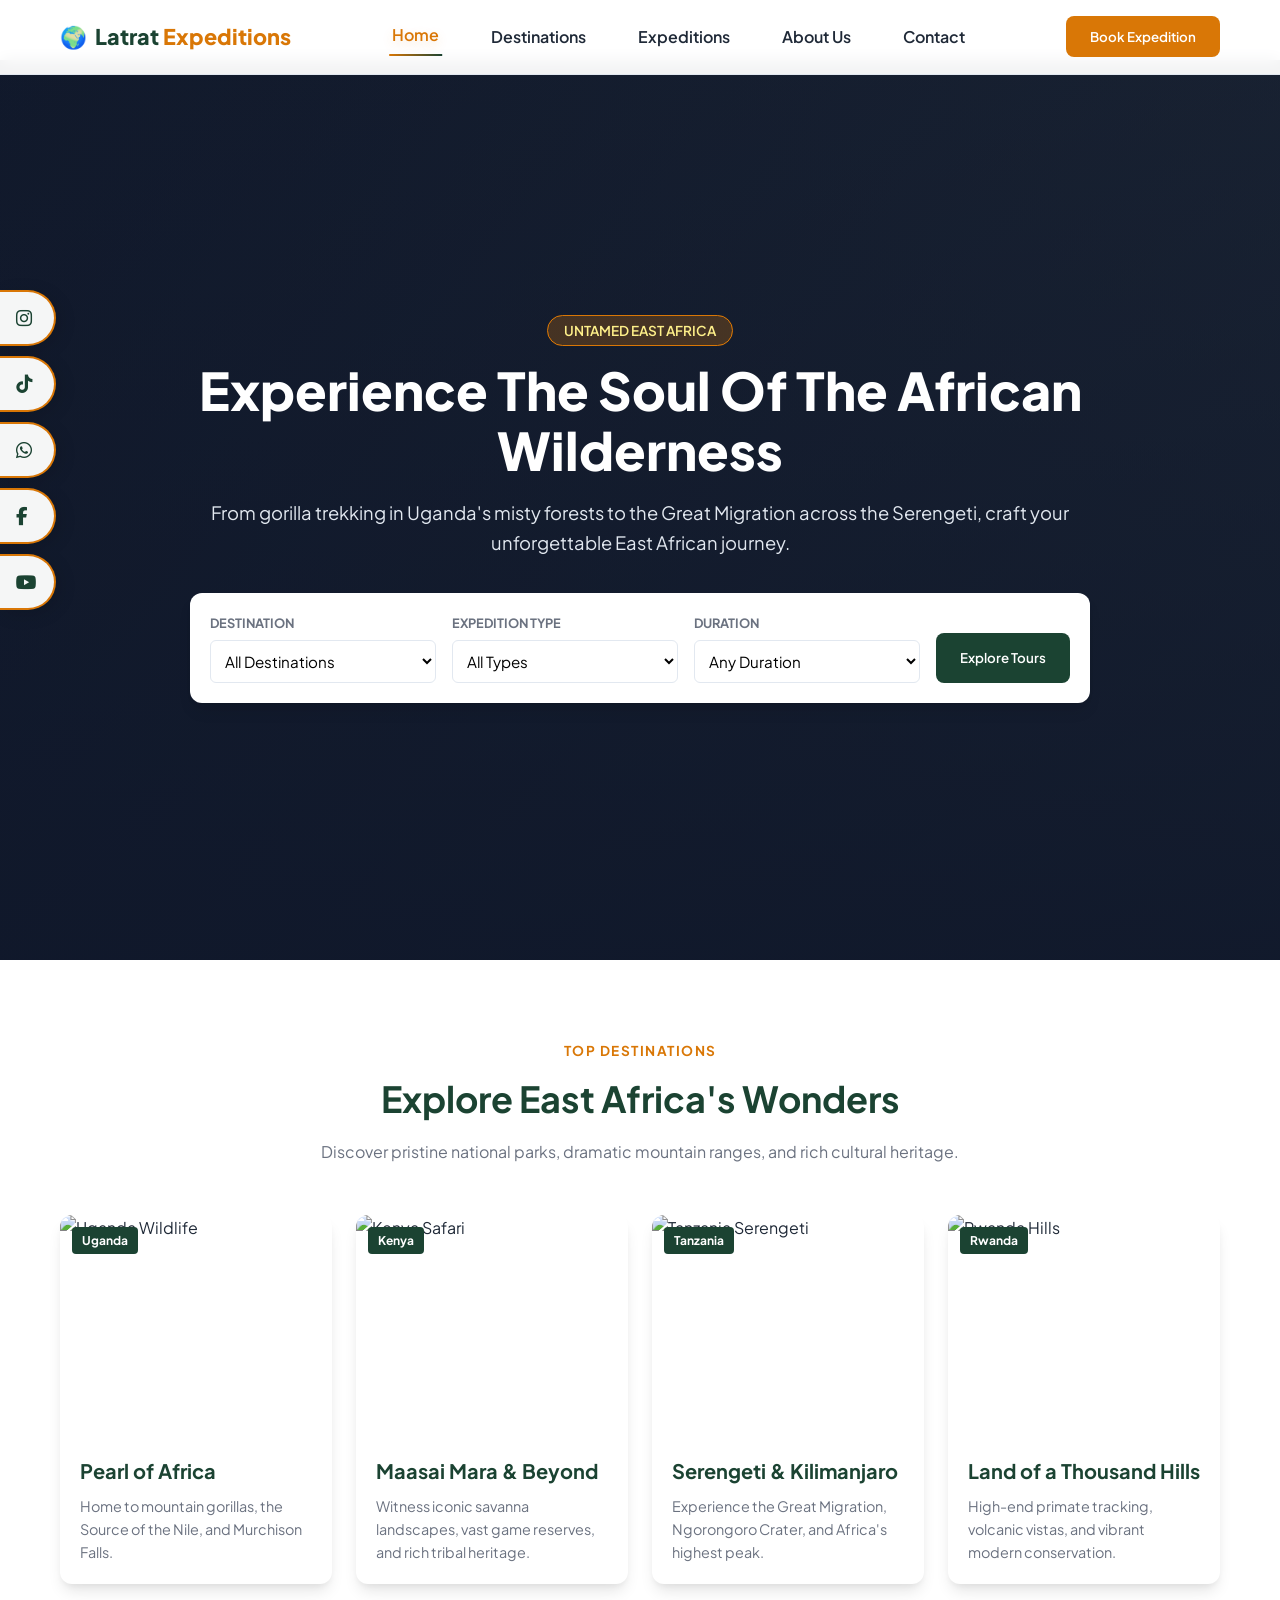
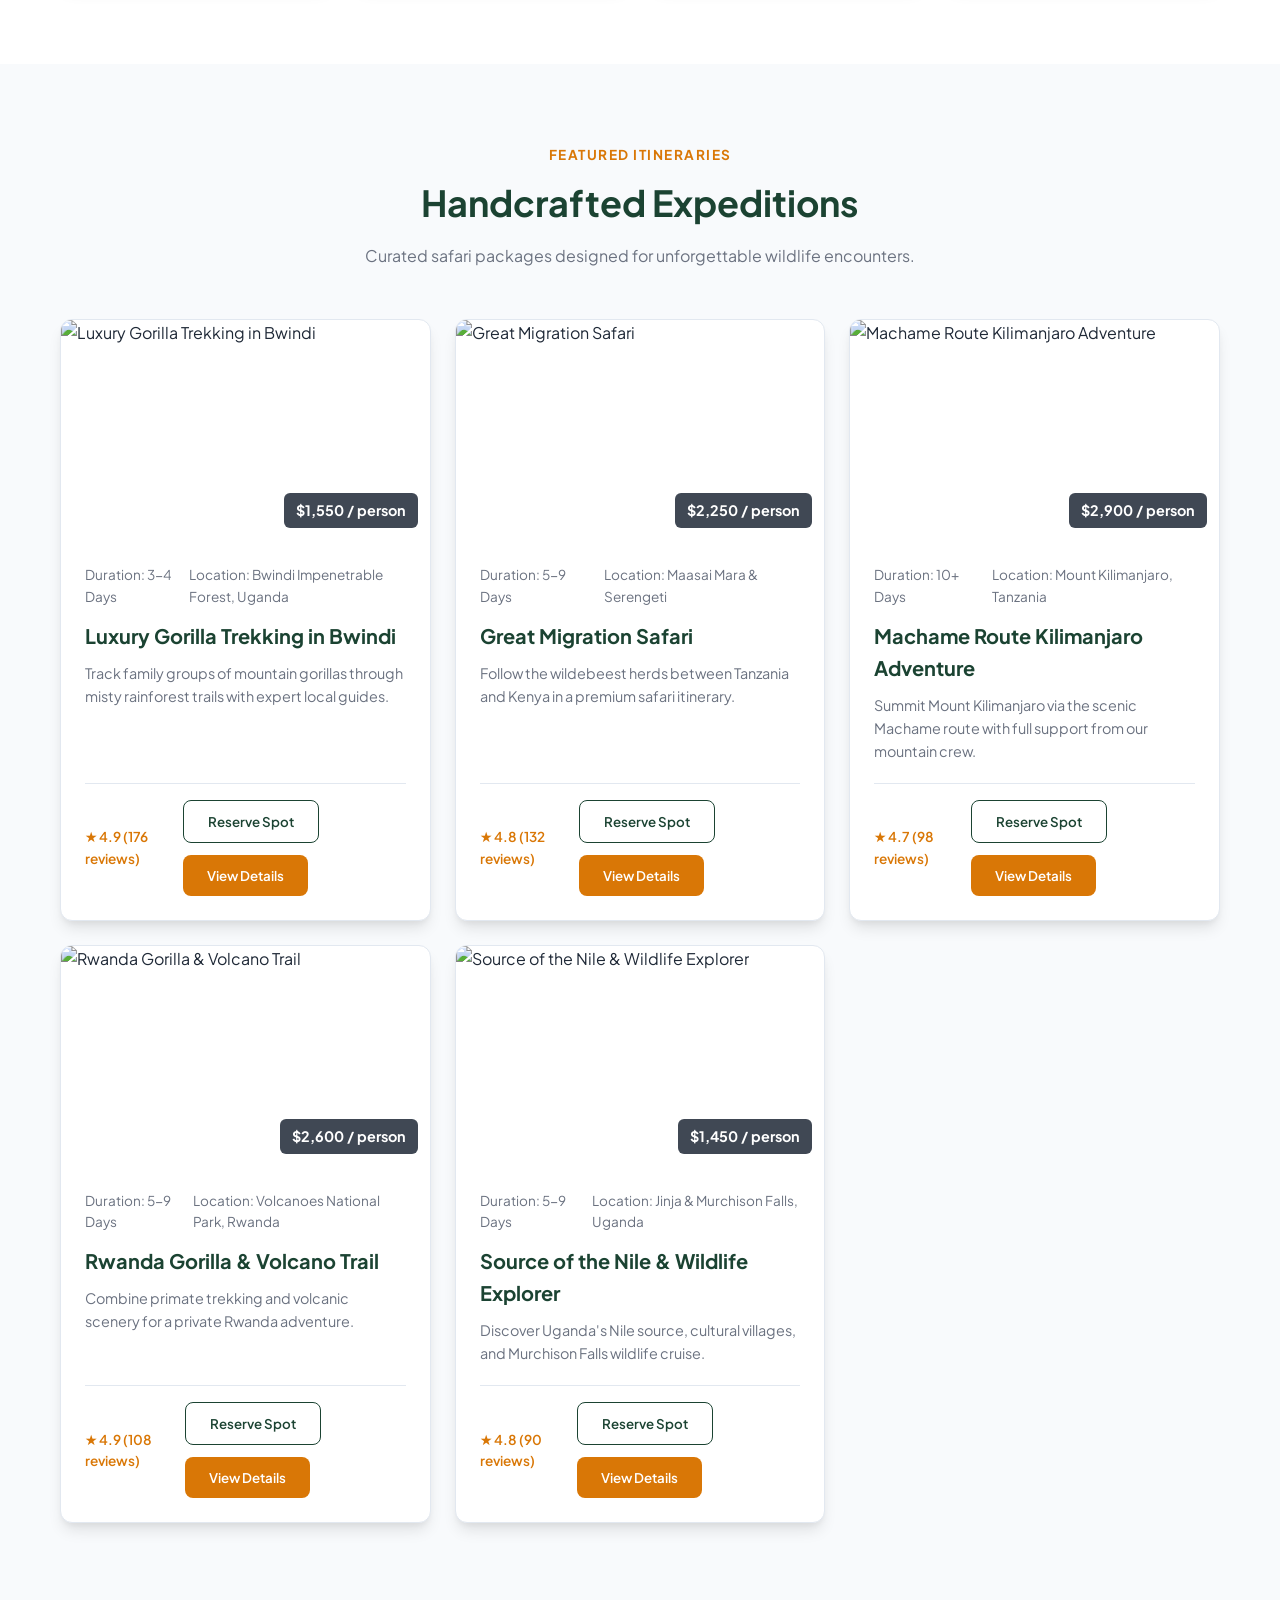
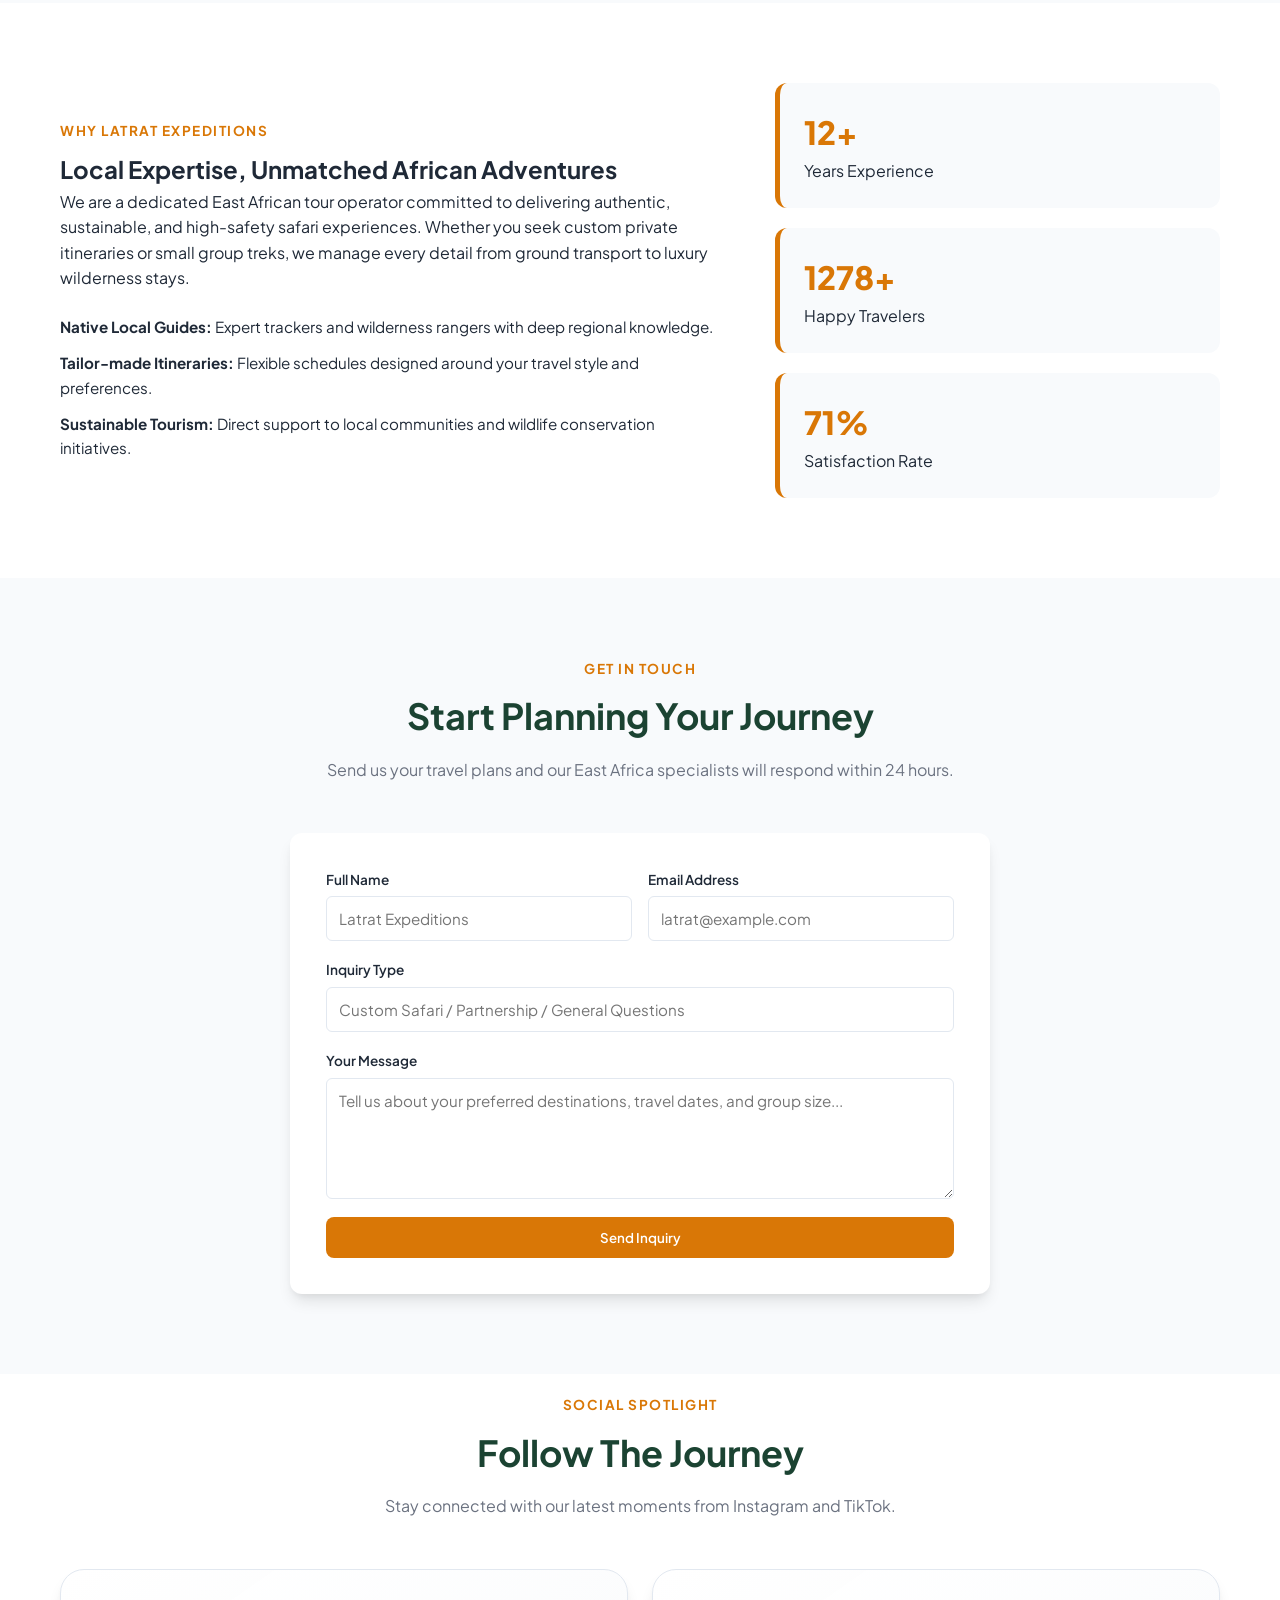
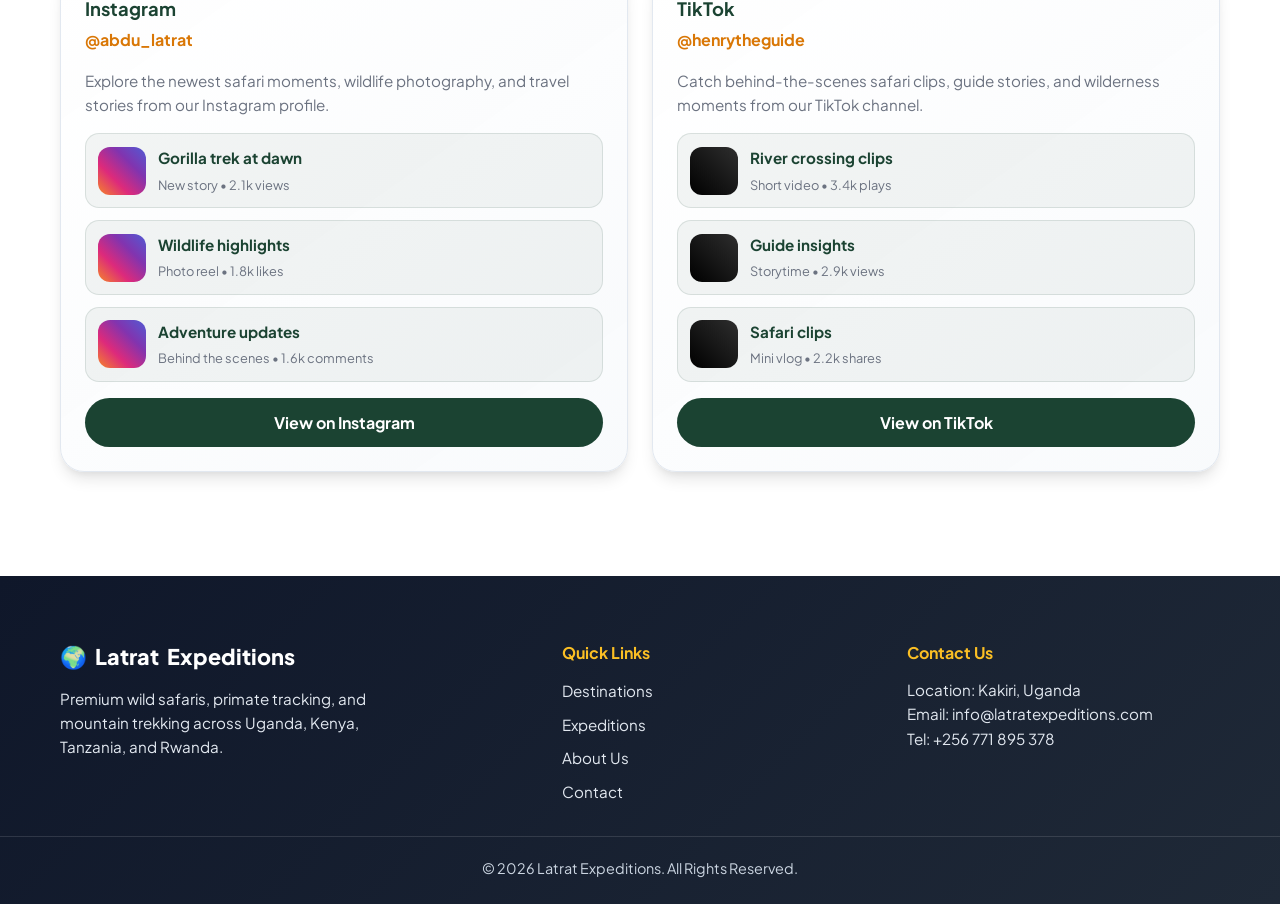
==== admin.html @ 45cc2e92 "new admin for tabs" ====
<!doctype html>
<html lang="en">
<head>
  <meta charset="utf-8">
  <meta name="viewport" content="width=device-width,initial-scale=1">
  <title>Admin - Latrat Expeditions</title>
  <link rel="stylesheet" href="styles.css">
</head>
<body>
  <header class="navbar">
    <div class="nav-container">
      <a href="index.html" class="brand-logo">
        <span class="logo-icon">🌍</span>
        <span class="logo-text">Latrat <span>Expeditions</span></span>
      </a>
      <div style="margin-left:auto"><button id="adminSignOut" class="btn btn-outline">Sign out</button></div>
    </div>
  </header>

  <main style="padding:100px 20px">
  <section class="section admin-section" id="adminSection">
    <div class="container">
      <div class="section-header">
        <span class="sub-title">Admin Dashboard</span>
        <h2>Manage Safari Packages</h2>
        <p>Use the dashboard to add, edit, and feature packages as top destinations or most visited journeys.</p>
      </div>
      <div class="admin-summary-grid">
        <div class="admin-card"><span>Total Packages</span><strong id="adminTotalPackages">0</strong></div>
        <div class="admin-card"><span>Top Destinations</span><strong id="adminTopPackages">0</strong></div>
        <div class="admin-card"><span>Most Visited</span><strong id="adminVisitedPackages">0</strong></div>
      </div>
      <div class="admin-panel">
        <div class="admin-panel-left">
          <div class="admin-card admin-form-card">
            <h3 id="adminFormTitle">Add New Package</h3>
            <form id="adminPackageForm">
              <input type="hidden" id="adminPackageId">
              <div class="form-group">
                <label for="adminPackageTitle">Package Title</label>
                <input type="text" id="adminPackageTitle" required>
              </div>
              <div class="form-group">
                <label for="adminPackageLocation">Location</label>
                <input type="text" id="adminPackageLocation" required>
              </div>
              <div class="form-row">
                <div class="form-group">
                  <label for="adminPackageCountry">Country</label>
                  <select id="adminPackageCountry">
                    <option value="uganda">Uganda</option>
                    <option value="kenya">Kenya</option>
                    <option value="tanzania">Tanzania</option>
                    <option value="rwanda">Rwanda</option>
                  </select>
                </div>
                <div class="form-group">
                  <label for="adminPackageType">Type</label>
                  <select id="adminPackageType">
                    <option value="safari">Wildlife Safari</option>
                    <option value="gorilla">Gorilla Trekking</option>
                    <option value="mountain">Mountain Adventure</option>
                    <option value="cultural">Cultural Tour</option>
                    <option value="beach">Beach Escape</option>
                  </select>
                </div>
              </div>
              <div class="form-row">
                <div class="form-group">
                  <label for="adminPackageDuration">Duration</label>
                  <select id="adminPackageDuration">
                    <option value="short">1 - 4 Days</option>
                    <option value="medium">5 - 9 Days</option>
                    <option value="long">10+ Days</option>
                  </select>
                </div>
                <div class="form-group">
                  <label for="adminPackagePrice">Price</label>
                  <input type="text" id="adminPackagePrice" placeholder="$1,999 / person" required>
                </div>
              </div>
              <div class="form-group">
                <label for="adminPackageRating">Rating</label>
                <input type="text" id="adminPackageRating" placeholder="★ 4.9 (120 reviews)" required>
              </div>
              <div class="form-row">
                <div class="form-group">
                  <label for="adminPackageVisits">Visits</label>
                  <input type="number" id="adminPackageVisits" min="0" value="0">
                </div>
                <div class="form-group admin-checkbox-group">
                  <label><input type="checkbox" id="adminPackageTop"> Top Destination</label>
                  <label><input type="checkbox" id="adminPackageVisited"> Most Visited</label>
                </div>
              </div>
              <div class="form-group">
                <label for="adminPackageImage">Image URL</label>
                <input type="text" id="adminPackageImage" placeholder="https://...">
              </div>
              <div class="form-group">
                <label for="adminPackageSummary">Short Summary</label>
                <textarea id="adminPackageSummary" rows="3" required></textarea>
              </div>
              <div class="form-group">
                <label for="adminPackageDetails">Detailed Remarks</label>
                <textarea id="adminPackageDetails" rows="5" required></textarea>
              </div>
              <button type="submit" class="btn btn-primary btn-block">Save Package</button>
              <button type="button" id="adminCancelEdit" class="btn btn-outline btn-block hidden">Cancel Edit</button>
            </form>
          </div>
        </div>
        <div class="admin-panel-right">
          <div class="admin-card admin-list-card">
            <h3>Manage Packages</h3>
            <div id="adminPackageList" class="admin-package-list"></div>
          </div>
          <div class="admin-card admin-feature-card">
            <h3>Featured Lists</h3>
            <div class="admin-feature-section">
              <h4>Top Destinations</h4>
              <div id="adminTopDestList" class="admin-feature-list"></div>
            </div>
            <div class="admin-feature-section">
              <h4>Most Visited Packages</h4>
              <div id="adminVisitedList" class="admin-feature-list"></div>
            </div>
          </div>
        </div>
      </div>
      <button id="adminLogoutBtn" class="btn btn-outline" type="button">Logout of Admin</button>
    </div>
  </section>
  </main>

  <script>
    // If not logged in as admin, redirect back to home (admin login should be performed on home logo)
    (function(){
      try {
        const isAdmin = localStorage.getItem('latrat_admin_session_v1') === 'true';
        if (!isAdmin) {
          window.location.href = 'index.html';
        }
      } catch(e){ window.location.href = 'index.html'; }
    })();
  </script>

  <script src="script.js"></script>
</body>
</html>
---- styles.css ----
:root {
  --primary: #1b4332;
  --primary-hover: #2d6a4f;
  --accent: #d97706;
  --accent-hover: #b45309;
  --dark: #1f2937;
  --muted: #6b7280;
  --light-bg: #f8fafc;
  --white: #ffffff;
  --border: #e2e8f0;
  --shadow: 0 10px 15px -3px rgba(0, 0, 0, 0.1), 0 4px 6px -2px rgba(0, 0, 0, 0.05);
  --radius: 12px;
  --transition: all 0.3s cubic-bezier(0.4, 0, 0.2, 1);
}

* {
  margin: 0;
  padding: 0;
  box-sizing: border-box;
  font-family: 'Plus Jakarta Sans', sans-serif;
}

body {
  background-color: var(--white);
  color: var(--dark);
  line-height: 1.6;
}

a {
  text-decoration: none;
  color: inherit;
}

ul {
  list-style: none;
}

/* Layout Container */
.container {
  max-width: 1200px;
  margin: 0 auto;
  padding: 0 20px;
}

.section {
  padding: 80px 0;
}

.bg-light {
  background-color: var(--light-bg);
}

.section-header {
  text-align: center;
  max-width: 650px;
  margin: 0 auto 50px auto;
}

.sub-title {
  color: var(--accent);
  font-weight: 700;
  text-transform: uppercase;
  letter-spacing: 1.5px;
  font-size: 0.85rem;
  display: block;
  margin-bottom: 8px;
}

.section-header h2 {
  font-size: 2.25rem;
  color: var(--primary);
  margin-bottom: 12px;
}

.section-header p {
  color: var(--muted);
}

/* Buttons */
.btn {
  display: inline-block;
  padding: 12px 24px;
  border-radius: 8px;
  font-weight: 600;
  cursor: pointer;
  border: none;
  transition: var(--transition);
}

.btn-primary {
  background-color: var(--accent);
  color: var(--white);
}

.btn-primary:hover {
  background-color: var(--accent-hover);
}

.btn-outline {
  background: transparent;
  border: 1.5px solid var(--primary);
  color: var(--primary);
}

.btn-outline:hover {
  background-color: var(--primary);
  color: var(--white);
}

.btn-search {
  background-color: var(--primary);
  color: var(--white);
  height: 50px;
  align-self: flex-end;
}

.btn-search:hover {
  background-color: var(--primary-hover);
}

.btn-block {
  width: 100%;
}

/* Navbar */
.navbar {
  position: fixed;
  top: 0;
  left: 0;
  width: 100%;
  background: rgba(255, 255, 255, 0.95);
  backdrop-filter: blur(8px);
  border-bottom: 1px solid var(--border);
  z-index: 1000;
}

.nav-container {
  max-width: 1200px;
  margin: 0 auto;
  padding: 16px 20px;
  display: flex;
  justify-content: space-between;
  align-items: center;
}

.brand-logo {
  display: flex;
  align-items: center;
  gap: 8px;
  font-size: 1.35rem;
  font-weight: 800;
  color: var(--primary);
}

.brand-logo span span {
  color: var(--accent);
}

.text-white {
  color: var(--white) !important;
}

.nav-links {
  display: flex;
  gap: 32px;
}

.nav-links a {
  position: relative;
  font-weight: 600;
  color: var(--dark);
  padding: 8px 10px;
  transition: var(--transition);
  overflow: hidden;
}

.nav-links a::before {
  content: '';
  position: absolute;
  left: 50%;
  bottom: 0;
  width: 0;
  height: 2px;
  background: linear-gradient(90deg, var(--accent), var(--primary));
  transition: all 0.3s ease;
  transform: translateX(-50%);
}

.nav-links a:hover,
.nav-links a:focus,
.nav-links a.active {
  color: var(--accent);
  transform: translateY(-2px);
  text-shadow: 0 4px 12px rgba(217, 119, 6, 0.2);
}

.nav-links a:hover::before,
.nav-links a:focus::before,
.nav-links a.active::before {
  width: 80%;
}

.nav-links a:active {
  transform: scale(0.96);
}

.nav-actions {
  display: flex;
  align-items: center;
  gap: 16px;
}

.hamburger {
  display: none;
  background: none;
  border: none;
  flex-direction: column;
  gap: 5px;
  cursor: pointer;
}

.hamburger span {
  width: 25px;
  height: 3px;
  background-color: var(--dark);
  border-radius: 2px;
}

/* Hero Section */
.hero {
  position: relative;
  height: 100vh;
  min-height: 650px;
  background: var(--dark);
  display: flex;
  align-items: center;
  justify-content: center;
  padding: 0 20px;
  color: var(--white);
  margin-top: 60px;
  overflow: hidden;
}

.hero-video {
  position: absolute;
  inset: 0;
  overflow: hidden;
  z-index: 1;
  background: linear-gradient(120deg, rgba(15, 23, 42, 0.85), rgba(31, 41, 55, 0.95));
}

.hero-video video,
.hero-video iframe {
  position: absolute;
  inset: 0;
  width: 100%;
  height: 100%;
  object-fit: cover;
  object-position: center;
  pointer-events: none;
  opacity: 0.75;
}

.hero-overlay {
  position: absolute;
  inset: 0;
  background: linear-gradient(180deg, rgba(15, 23, 42, 0.25) 0%, rgba(15, 23, 42, 0.85) 100%);
  z-index: 2;
}

.hero-content {
  position: relative;
  z-index: 10;
  max-width: 900px;
  text-align: center;
}

.hero-badge {
  background: rgba(217, 119, 6, 0.25);
  border: 1px solid var(--accent);
  color: #fef08a;
  padding: 6px 16px;
  border-radius: 20px;
  font-size: 0.85rem;
  font-weight: 600;
  text-transform: uppercase;
}

.hero h1 {
  font-size: 3.25rem;
  font-weight: 800;
  margin: 18px 0;
  line-height: 1.15;
}

.hero p {
  font-size: 1.15rem;
  margin-bottom: 36px;
  color: #e2e8f0;
}

/* Search Box */
.search-box {
  background: var(--white);
  border-radius: var(--radius);
  padding: 20px;
  display: grid;
  grid-template-columns: repeat(3, 1fr) auto;
  gap: 16px;
  box-shadow: var(--shadow);
  color: var(--dark);
  text-align: left;
}

.search-field {
  display: flex;
  flex-direction: column;
  gap: 6px;
}

.search-field label {
  font-size: 0.8rem;
  font-weight: 700;
  text-transform: uppercase;
  color: var(--muted);
}

.search-field select {
  padding: 10px;
  border: 1px solid var(--border);
  border-radius: 6px;
  font-size: 0.95rem;
  outline: none;
  background: var(--white);
}

/* Grids */
.grid {
  display: grid;
  gap: 24px;
}

.grid-4 {
  grid-template-columns: repeat(auto-fit, minmax(250px, 1fr));
}

.grid-3 {
  grid-template-columns: repeat(auto-fit, minmax(320px, 1fr));
}

/* Destination Cards */
.destination-card {
  background: var(--white);
  border-radius: var(--radius);
  overflow: hidden;
  box-shadow: var(--shadow);
  transition: var(--transition);
}

.destination-card:hover {
  transform: translateY(-6px);
}

.card-img-wrapper {
  position: relative;
  height: 220px;
  overflow: hidden;
}

.card-img-wrapper img {
  width: 100%;
  height: 100%;
  object-fit: cover;
  transition: var(--transition);
}

.destination-card:hover .card-img-wrapper img {
  transform: scale(1.05);
}

.card-badge {
  position: absolute;
  top: 12px;
  left: 12px;
  background: var(--primary);
  color: var(--white);
  font-size: 0.75rem;
  font-weight: 700;
  padding: 4px 10px;
  border-radius: 4px;
}

.card-body {
  padding: 20px;
}

.card-body h3 {
  font-size: 1.25rem;
  color: var(--primary);
  margin-bottom: 8px;
}

.card-body p {
  color: var(--muted);
  font-size: 0.9rem;
}

/* Tour Cards */
.tour-card {
  background: var(--white);
  border-radius: var(--radius);
  overflow: hidden;
  box-shadow: var(--shadow);
  border: 1px solid var(--border);
  display: flex;
  flex-direction: column;
  cursor: pointer;
  transition: var(--transition);
}

.tour-card:hover {
  transform: translateY(-6px);
}

.price-tag {
  position: absolute;
  bottom: 12px;
  right: 12px;
  background: rgba(31, 41, 55, 0.85);
  color: var(--white);
  padding: 6px 12px;
  border-radius: 6px;
  font-weight: 700;
  font-size: 0.9rem;
}

.tour-content {
  padding: 24px;
  display: flex;
  flex-direction: column;
  flex-grow: 1;
}

.tour-meta {
  display: flex;
  gap: 16px;
  font-size: 0.85rem;
  color: var(--muted);
  margin-bottom: 12px;
}

.tour-content h3 {
  font-size: 1.25rem;
  color: var(--primary);
  margin-bottom: 10px;
}

.tour-content p {
  color: var(--muted);
  font-size: 0.9rem;
  margin-bottom: 20px;
  flex-grow: 1;
}

.tour-footer {
  display: flex;
  justify-content: space-between;
  align-items: center;
  border-top: 1px solid var(--border);
  padding-top: 16px;
}

.tour-buttons {
  display: flex;
  gap: 12px;
  flex-wrap: wrap;
}

.rating {
  font-size: 0.85rem;
  font-weight: 600;
  color: var(--accent);
}

.admin-section.hidden {
  display: none;
}

.admin-summary-grid {
  display: grid;
  grid-template-columns: repeat(auto-fit, minmax(180px, 1fr));
  gap: 18px;
  margin-bottom: 32px;
}

.admin-card {
  background: var(--white);
  border: 1px solid var(--border);
  border-radius: var(--radius);
  padding: 22px;
  box-shadow: var(--shadow);
}

.admin-card h3 {
  margin-bottom: 16px;
  color: var(--primary);
}

.admin-card strong {
  display: block;
  margin-top: 8px;
  font-size: 2rem;
  color: var(--accent);
}

.admin-panel {
  display: grid;
  grid-template-columns: 1.1fr 0.9fr;
  gap: 24px;
  align-items: flex-start;
}

.admin-panel-left,
.admin-panel-right {
  display: flex;
  flex-direction: column;
  gap: 24px;
}

.admin-form-card {
  overflow: hidden;
}

.admin-list-card,
.admin-feature-card {
  overflow: hidden;
}

.admin-package-item {
  display: flex;
  justify-content: space-between;
  gap: 16px;
  padding: 16px 0;
  border-bottom: 1px solid var(--border);
}

.admin-package-item:last-child {
  border-bottom: none;
}

.package-tags {
  display: flex;
  gap: 10px;
  flex-wrap: wrap;
  margin-top: 8px;
}

.tag {
  padding: 5px 10px;
  border-radius: 999px;
  font-size: 0.75rem;
  font-weight: 700;
}

.tag.top {
  background: #fef3c7;
  color: #92400e;
}

.tag.visited {
  background: #dcfce7;
  color: #166534;
}

.admin-package-actions {
  display: flex;
  gap: 10px;
  align-items: center;
}

.feature-item {
  display: flex;
  justify-content: space-between;
  gap: 12px;
  padding: 14px 0;
  border-bottom: 1px solid var(--border);
}

.feature-item:last-child {
  border-bottom: none;
}

.detail-modal-box {
  max-width: 860px;
  width: 100%;
  padding: 32px;
}

.detail-header h2 {
  font-size: 2rem;
  margin: 10px 0 12px;
}

.detail-location {
  color: var(--accent);
  font-weight: 700;
  margin-bottom: 14px;
}

.detail-meta {
  display: flex;
  gap: 18px;
  flex-wrap: wrap;
  color: var(--muted);
  margin-bottom: 20px;
}

.detail-image-wrapper {
  border-radius: var(--radius);
  overflow: hidden;
  margin-bottom: 20px;
}

.detail-image-wrapper img {
  width: 100%;
  height: 420px;
  object-fit: cover;
}

.detail-summary {
  margin-bottom: 22px;
  color: var(--dark);
  line-height: 1.8;
}

.detail-highlights h4 {
  margin-bottom: 10px;
  color: var(--primary);
}

.detail-highlights ul {
  list-style: disc inside;
  line-height: 1.8;
  color: var(--dark);
}

.admin-login-box {
  max-width: 420px;
  width: 100%;
}

.admin-error {
  min-height: 22px;
  margin-bottom: 12px;
  color: #dc2626;
  font-size: 0.95rem;
}

.admin-login-tip {
  margin-top: 16px;
  color: var(--muted);
  font-size: 0.95rem;
}

@media (max-width: 992px) {
  .admin-panel {
    grid-template-columns: 1fr;
  }
}

/* About Section */
.about-wrapper {
  display: grid;
  grid-template-columns: 1.2fr 0.8fr;
  gap: 48px;
  align-items: center;
}

.features-list {
  margin-top: 24px;
  display: flex;
  flex-direction: column;
  gap: 12px;
}

.features-list li {
  font-size: 0.95rem;
  color: var(--dark);
}

.about-stats {
  display: flex;
  flex-direction: column;
  gap: 20px;
}

.stat-card {
  background: var(--light-bg);
  padding: 24px;
  border-radius: var(--radius);
  border-left: 5px solid var(--accent);
}

.stat-num {
  font-size: 2.5rem;
  font-weight: 800;
  color: var(--primary);
}

.stat-card span {
  font-size: 2rem;
  font-weight: 800;
  color: var(--accent);
}

/* Contact & Forms */
.contact-box {
  max-width: 700px;
  margin: 0 auto;
  background: var(--white);
  padding: 36px;
  border-radius: var(--radius);
  box-shadow: var(--shadow);
}

.form-row {
  display: grid;
  grid-template-columns: 1fr 1fr;
  gap: 16px;
}

.form-group {
  display: flex;
  flex-direction: column;
  gap: 6px;
  margin-bottom: 18px;
}

.form-group label {
  font-size: 0.85rem;
  font-weight: 600;
}

.form-group input,
.form-group textarea {
  padding: 12px;
  border: 1px solid var(--border);
  border-radius: 6px;
  font-size: 0.95rem;
  outline: none;
}

.form-group input:focus,
.form-group textarea:focus {
  border-color: var(--primary);
}

/* Modal */
.modal-overlay {
  position: fixed;
  inset: 0;
  background: rgba(0, 0, 0, 0.6);
  display: flex;
  align-items: center;
  justify-content: center;
  z-index: 2000;
  opacity: 0;
  pointer-events: none;
  transition: var(--transition);
}

.modal-overlay.active {
  opacity: 1;
  pointer-events: all;
}

.modal-box {
  background: var(--white);
  width: 100%;
  max-width: 500px;
  padding: 32px;
  border-radius: var(--radius);
  position: relative;
}

.modal-close {
  position: absolute;
  top: 16px;
  right: 16px;
  background: none;
  border: none;
  font-size: 1.5rem;
  cursor: pointer;
}

#modalPackageName {
  color: var(--accent);
  font-weight: 600;
  margin-bottom: 20px;
}

/* Left side fixed links */
.side-links {
  position: fixed;
  left: 0;
  top: 50%;
  transform: translateY(-50%);
  display: flex;
  flex-direction: column;
  gap: 10px;
  z-index: 1100;
  padding: 6px 0;
}

.social-link {
  display: inline-flex;
  align-items: center;
  justify-content: flex-start;
  gap: 10px;
  width: 56px;
  min-width: 56px;
  height: 56px;
  padding: 0 16px;
  border-radius: 0 999px 999px 0;
  background: rgba(255, 255, 255, 0.96);
  color: var(--primary);
  border: 2px solid var(--accent);
  border-left: 0;
  box-shadow: 4px 4px 18px rgba(0, 0, 0, 0.12);
  transition: width 0.35s cubic-bezier(0.4, 0, 0.2, 1), transform 0.3s ease, background-color 0.25s ease, color 0.25s ease;
  overflow: hidden;
  white-space: nowrap;
}

.social-link i {
  font-size: 1.15rem;
  flex-shrink: 0;
}

.social-link .social-label {
  display: inline-block;
  opacity: 0;
  transform: translateX(-8px);
  transition: opacity 0.25s ease, transform 0.25s ease;
  font-size: 0.82rem;
  font-weight: 700;
  color: inherit;
}

.social-link:hover,
.social-link:focus,
.social-link:active {
  width: 158px;
  transform: translateX(4px);
  color: var(--white);
}

.social-link:hover .social-label,
.social-link:focus .social-label,
.social-link:active .social-label {
  opacity: 1;
  transform: translateX(0);
}

.social-link.instagram:hover,
.social-link.instagram:focus,
.social-link.instagram:active {
  background: linear-gradient(45deg, #f58529, #dd2a7b, #8134af, #515bd4);
}

.social-link.tiktok:hover,
.social-link.tiktok:focus,
.social-link.tiktok:active {
  background: linear-gradient(45deg, #000000, #2e2e2e);
}

.social-link.whatsapp:hover,
.social-link.whatsapp:focus,
.social-link.whatsapp:active {
  background: #25d366;
}

.social-link.facebook:hover,
.social-link.facebook:focus,
.social-link.facebook:active {
  background: #1877f2;
}

.social-link.youtube:hover,
.social-link.youtube:focus,
.social-link.youtube:active {
  background: #ff0000;
}

/* Social feed widgets */
.feed-section {
  padding-top: 20px;
}

.feed-grid {
  display: grid;
  grid-template-columns: repeat(auto-fit, minmax(280px, 1fr));
  gap: 24px;
}

.feed-card {
  background: linear-gradient(145deg, rgba(255,255,255,0.96), rgba(248,250,252,0.95));
  border: 1px solid var(--border);
  border-radius: 24px;
  padding: 24px;
  box-shadow: var(--shadow);
  display: flex;
  flex-direction: column;
  gap: 16px;
}

.feed-header h3 {
  font-size: 1.15rem;
  color: var(--primary);
  margin-bottom: 4px;
}

.feed-header p {
  color: var(--accent);
  font-weight: 700;
}

.feed-description {
  color: var(--muted);
  font-size: 0.95rem;
}

.feed-items {
  display: grid;
  gap: 12px;
}

.feed-preview-card {
  display: flex;
  align-items: center;
  gap: 12px;
  padding: 12px;
  border-radius: 14px;
  background: rgba(27, 67, 50, 0.05);
  border: 1px solid rgba(27, 67, 50, 0.12);
  transition: transform 0.2s ease, box-shadow 0.2s ease;
}

.feed-preview-card:hover,
.feed-preview-card:focus {
  transform: translateY(-2px);
  box-shadow: 0 10px 20px rgba(15, 23, 42, 0.08);
}

.preview-thumbnail {
  width: 48px;
  height: 48px;
  border-radius: 12px;
  background: linear-gradient(135deg, var(--primary), var(--accent));
  flex-shrink: 0;
}

.instagram-preview {
  background: linear-gradient(45deg, #f58529, #dd2a7b, #8134af, #515bd4);
}

.tiktok-preview {
  background: linear-gradient(45deg, #000000, #2e2e2e);
}

.preview-copy {
  display: flex;
  flex-direction: column;
  gap: 4px;
}

.preview-copy strong {
  color: var(--primary);
  font-size: 0.95rem;
}

.preview-copy span {
  color: var(--muted);
  font-size: 0.8rem;
}

.feed-button {
  margin-top: auto;
  display: inline-flex;
  align-items: center;
  justify-content: center;
  padding: 12px 16px;
  border-radius: 999px;
  background: var(--primary);
  color: var(--white);
  font-weight: 700;
  transition: var(--transition);
}

.feed-button:hover,
.feed-button:focus {
  background: var(--primary-hover);
  transform: translateY(-2px);
}

/* Footer */
.footer {
  background: linear-gradient(135deg, #0f172a 0%, #1f2937 100%);
  color: var(--white);
  padding: 64px 0 24px;
  margin-top: 24px;
}

.footer-content {
  display: grid;
  grid-template-columns: 1.2fr 0.8fr 0.8fr;
  gap: 32px;
}

.footer-brand p,
.footer-contact p,
.footer-links a {
  color: #e2e8f0;
  font-size: 0.95rem;
}

.footer-brand p {
  margin-top: 12px;
  max-width: 360px;
}

.footer-links h4,
.footer-contact h4 {
  font-size: 1rem;
  margin-bottom: 12px;
  color: #fbbf24;
}

.footer-links ul {
  display: flex;
  flex-direction: column;
  gap: 8px;
}

.footer-links a:hover,
.footer-links a:focus {
  color: var(--accent);
}

.footer-bottom {
  margin-top: 32px;
  padding-top: 20px;
  border-top: 1px solid rgba(255,255,255,0.12);
  text-align: center;
  color: #cbd5e1;
  font-size: 0.9rem;
}

@media (max-width: 900px) {
  .search-box {
    grid-template-columns: 1fr 1fr;
  }
  .btn-search {
    grid-column: span 2;
  }
  .about-wrapper {
    grid-template-columns: 1fr;
  }
  .footer-content {
    grid-template-columns: 1fr;
  }
}

@media (max-width: 768px) {
  .hero h1 {
    font-size: 2.25rem;
  }
  .search-box {
    grid-template-columns: 1fr;
  }
  .btn-search {
    grid-column: span 1;
  }
  .form-row {
    grid-template-columns: 1fr;
  }
  .nav-links {
    position: absolute;
    top: 100%;
    left: 0;
    width: 100%;
    background: var(--white);
    flex-direction: column;
    padding: 20px;
    box-shadow: var(--shadow);
    display: none;
  }
  .nav-links.active {
    display: flex;
  }
  .hamburger {
    display: flex;
  }
  .side-links {
    top: auto;
    bottom: 18px;
    left: 50%;
    transform: translateX(-50%);
    flex-direction: row;
    gap: 8px;
  }

  .social-link {
    width: 46px;
    min-width: 46px;
    height: 46px;
    padding: 0 14px;
    border-radius: 50%;
    border-left: 2px solid var(--accent);
  }

  .social-link .social-label {
    display: none;
  }

  .social-link:hover,
  .social-link:focus,
  .social-link:active {
    width: 46px;
  }
}
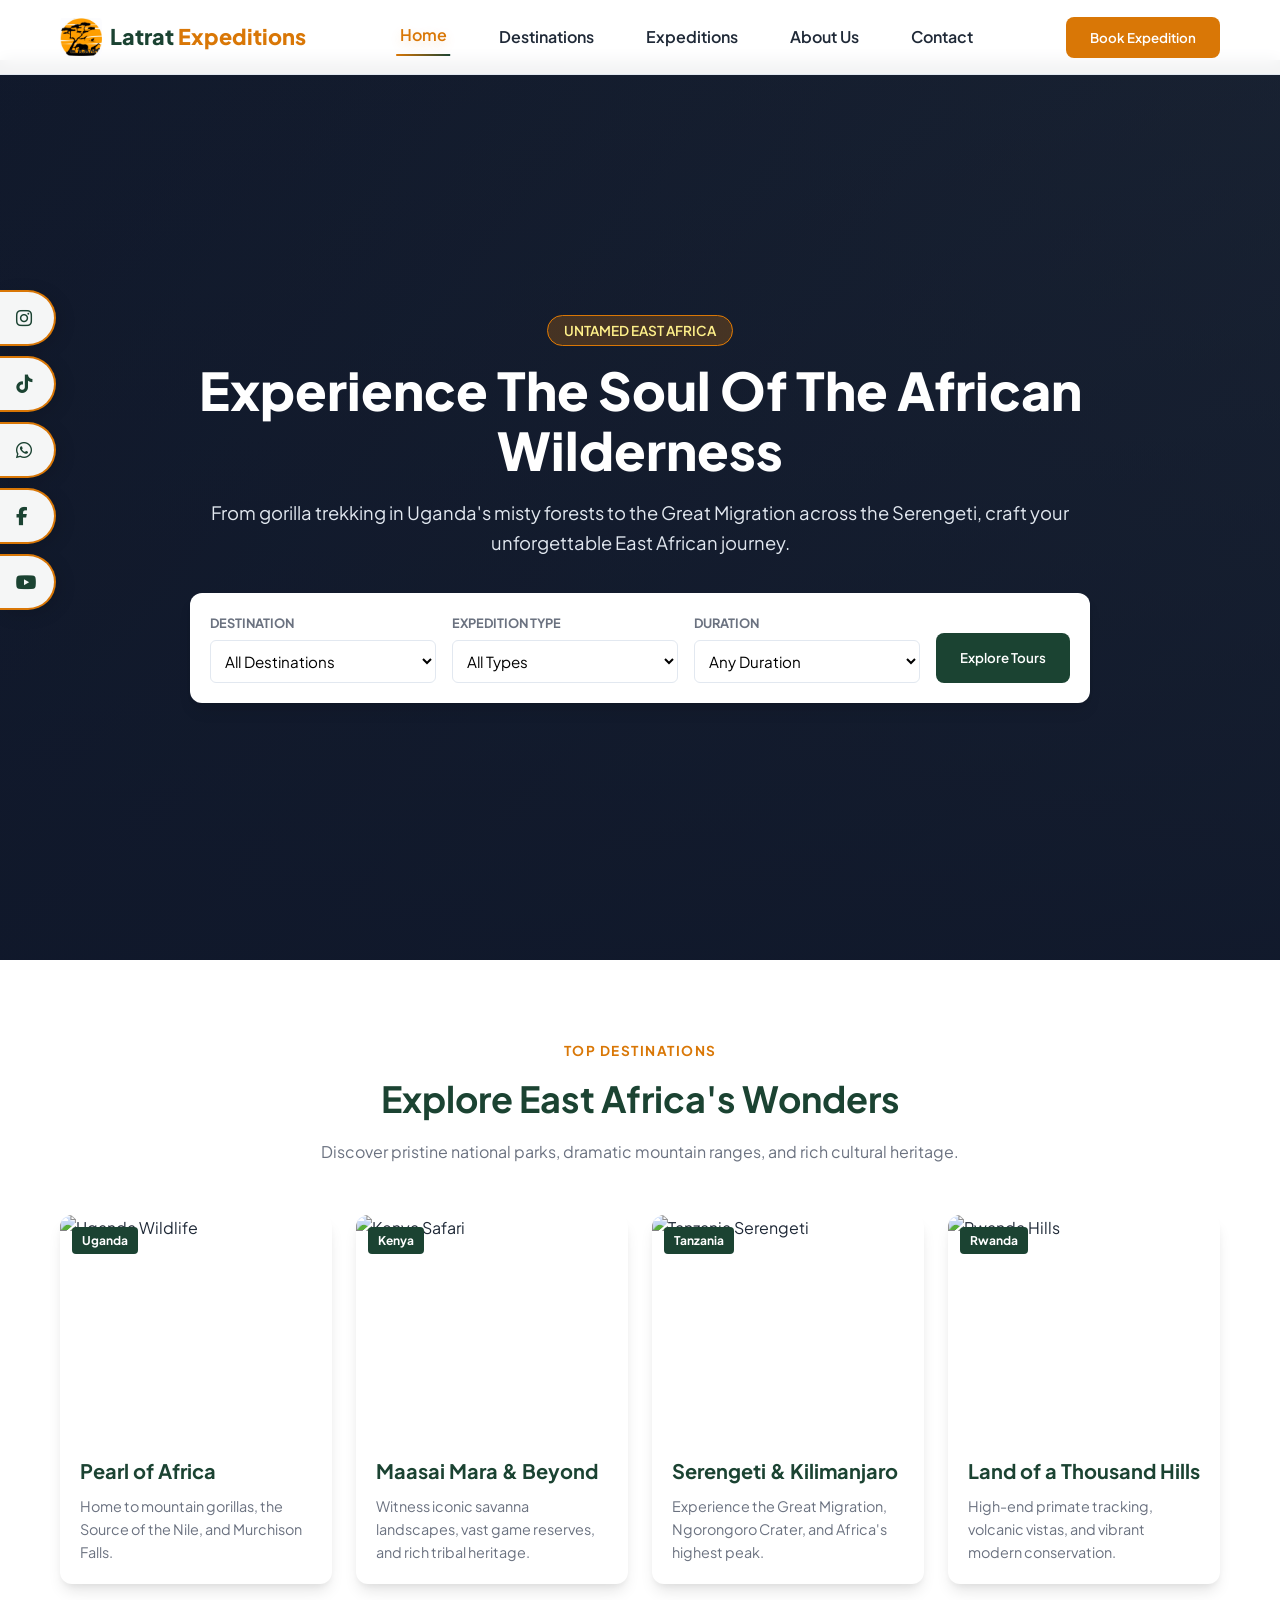
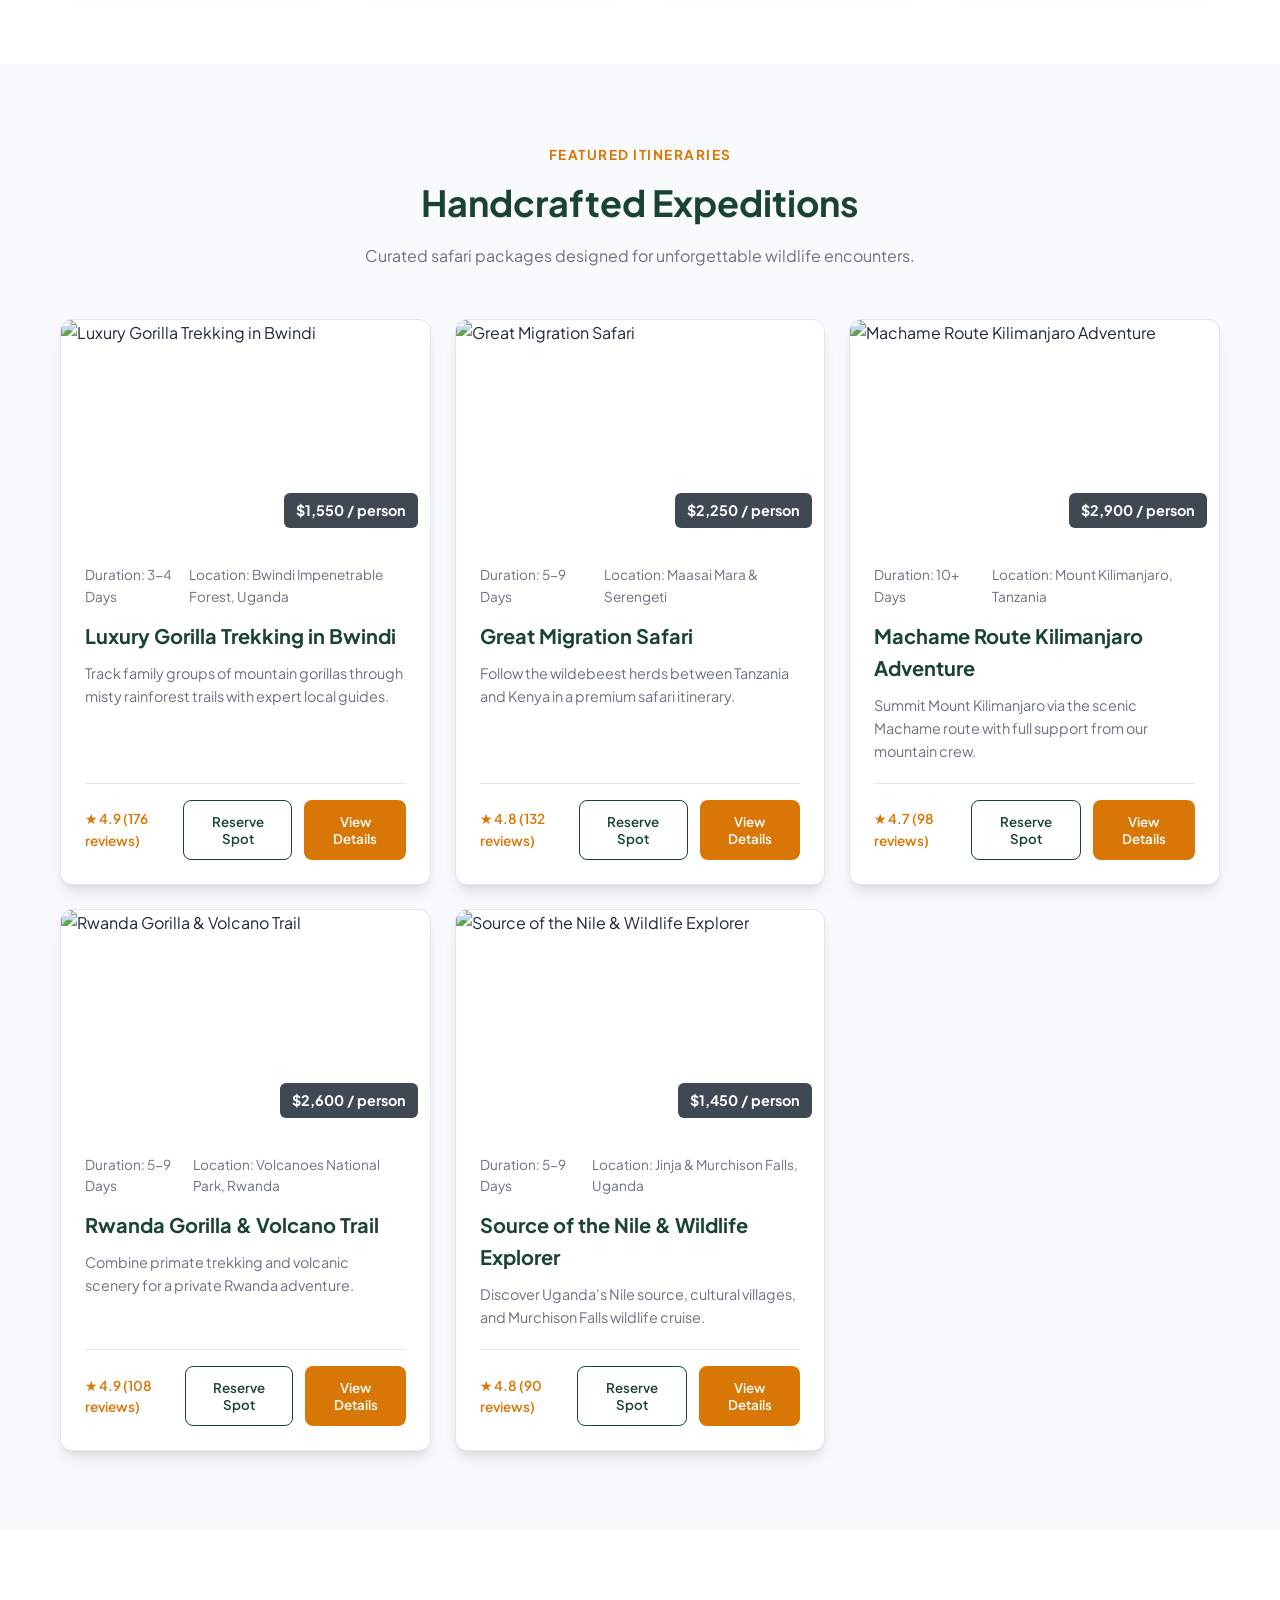
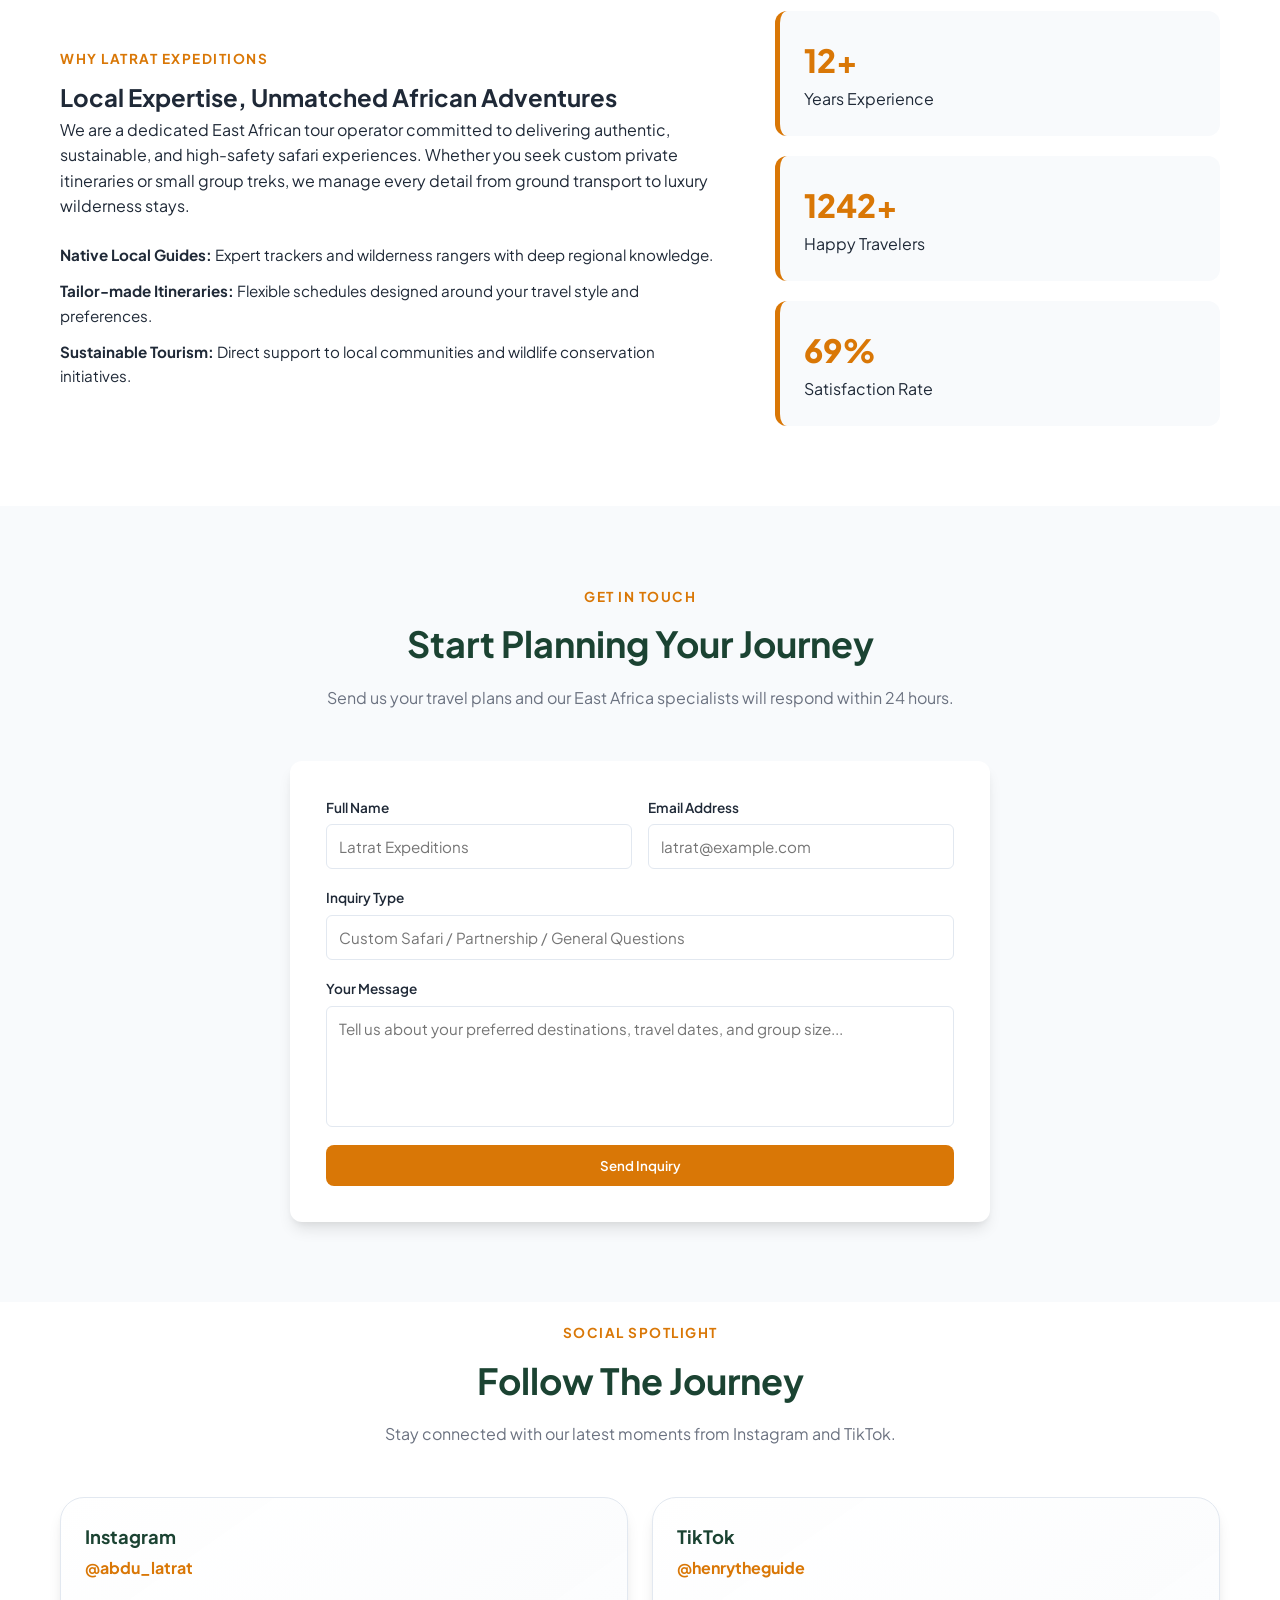
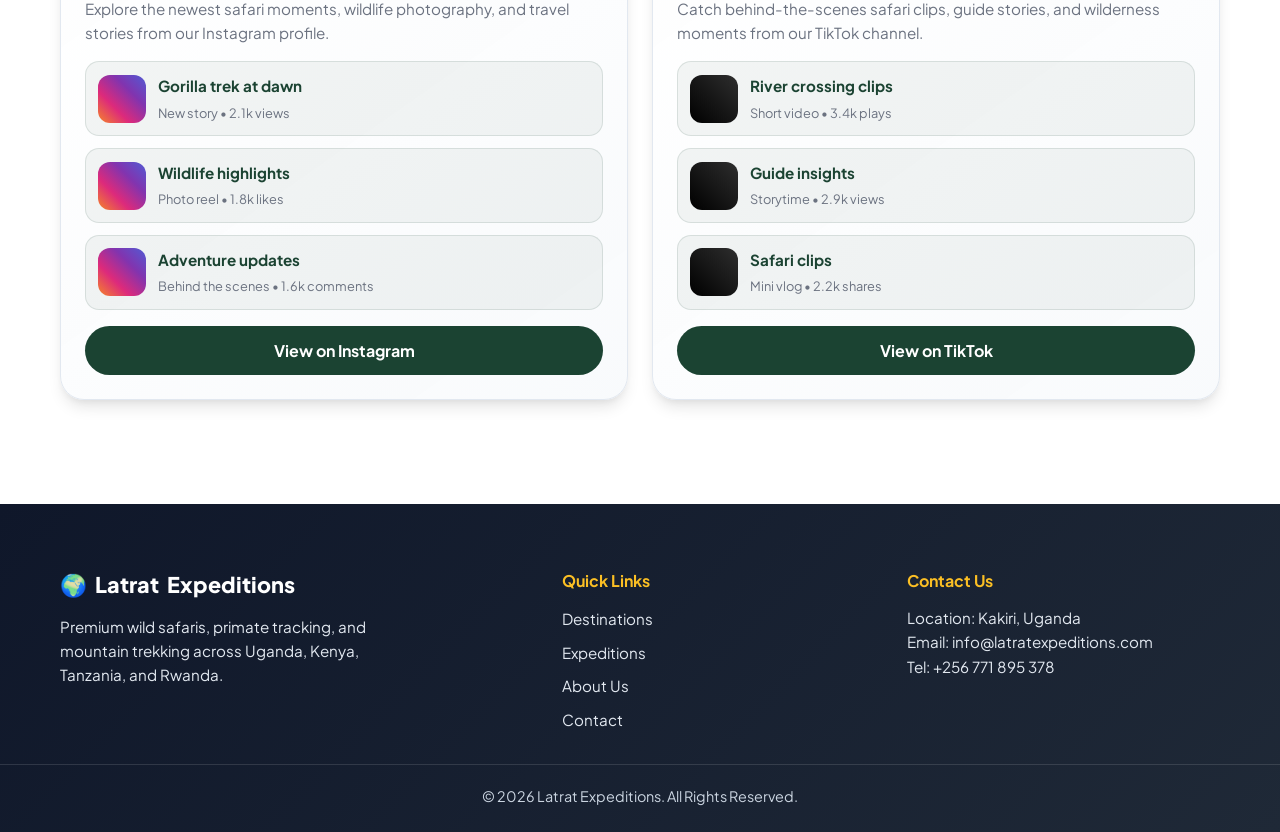
==== commit c824720c: "icon" ====
--- a/admin.html
+++ b/admin.html
@@ -5,12 +5,13 @@
   <meta name="viewport" content="width=device-width,initial-scale=1">
   <title>Admin - Latrat Expeditions</title>
   <link rel="stylesheet" href="styles.css">
+  <link rel="icon" href="icon.jpg">
 </head>
 <body>
   <header class="navbar">
     <div class="nav-container">
       <a href="index.html" class="brand-logo">
-        <span class="logo-icon">🌍</span>
+        <img src="icon.jpg" alt="Latrat Expeditions" class="brand-image" />
         <span class="logo-text">Latrat <span>Expeditions</span></span>
       </a>
       <div style="margin-left:auto"><button id="adminSignOut" class="btn btn-outline">Sign out</button></div>
@@ -145,6 +146,19 @@
     })();
   </script>
 
+  <script>
+    // admin sign-out control
+    document.addEventListener('DOMContentLoaded', function(){
+      const btn = document.getElementById('adminSignOut');
+      if (btn) {
+        btn.addEventListener('click', function(){
+          try { localStorage.removeItem('latrat_admin_session_v1'); } catch(e){}
+          window.location.href = 'index.html';
+        });
+      }
+    });
+  </script>
+
   <script src="script.js"></script>
 </body>
 </html>
--- a/styles.css
+++ b/styles.css
@@ -473,7 +473,7 @@
 .tour-buttons {
   display: flex;
   gap: 12px;
-  flex-wrap: wrap;
+  flex-wrap: nowrap;
 }
 
 .rating {
@@ -661,6 +661,12 @@
   color: var(--muted);
   font-size: 0.95rem;
 }
+
+/* Prevent users resizing textareas */
+textarea { resize: none; }
+
+/* Brand image styling */
+.brand-image { width: 42px; height: 42px; object-fit: contain; border-radius: 6px; }
 
 @media (max-width: 992px) {
   .admin-panel {
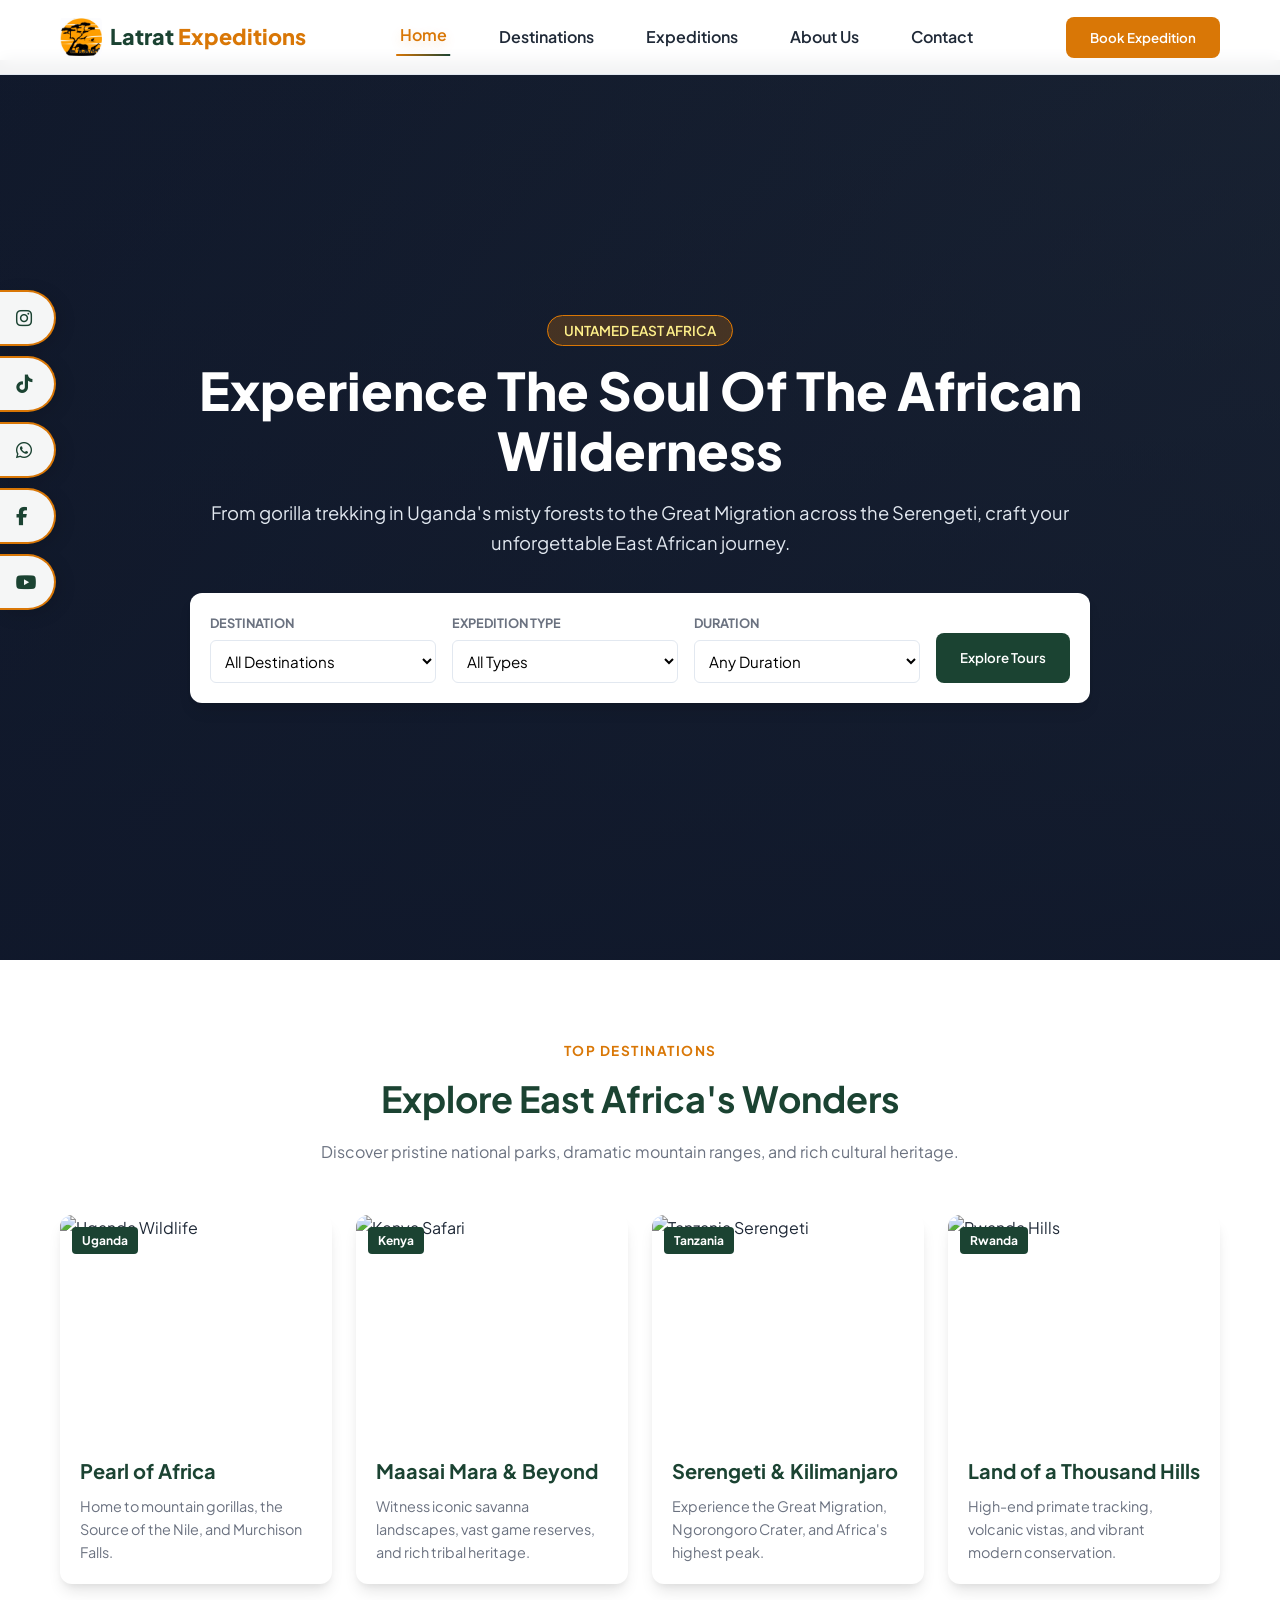
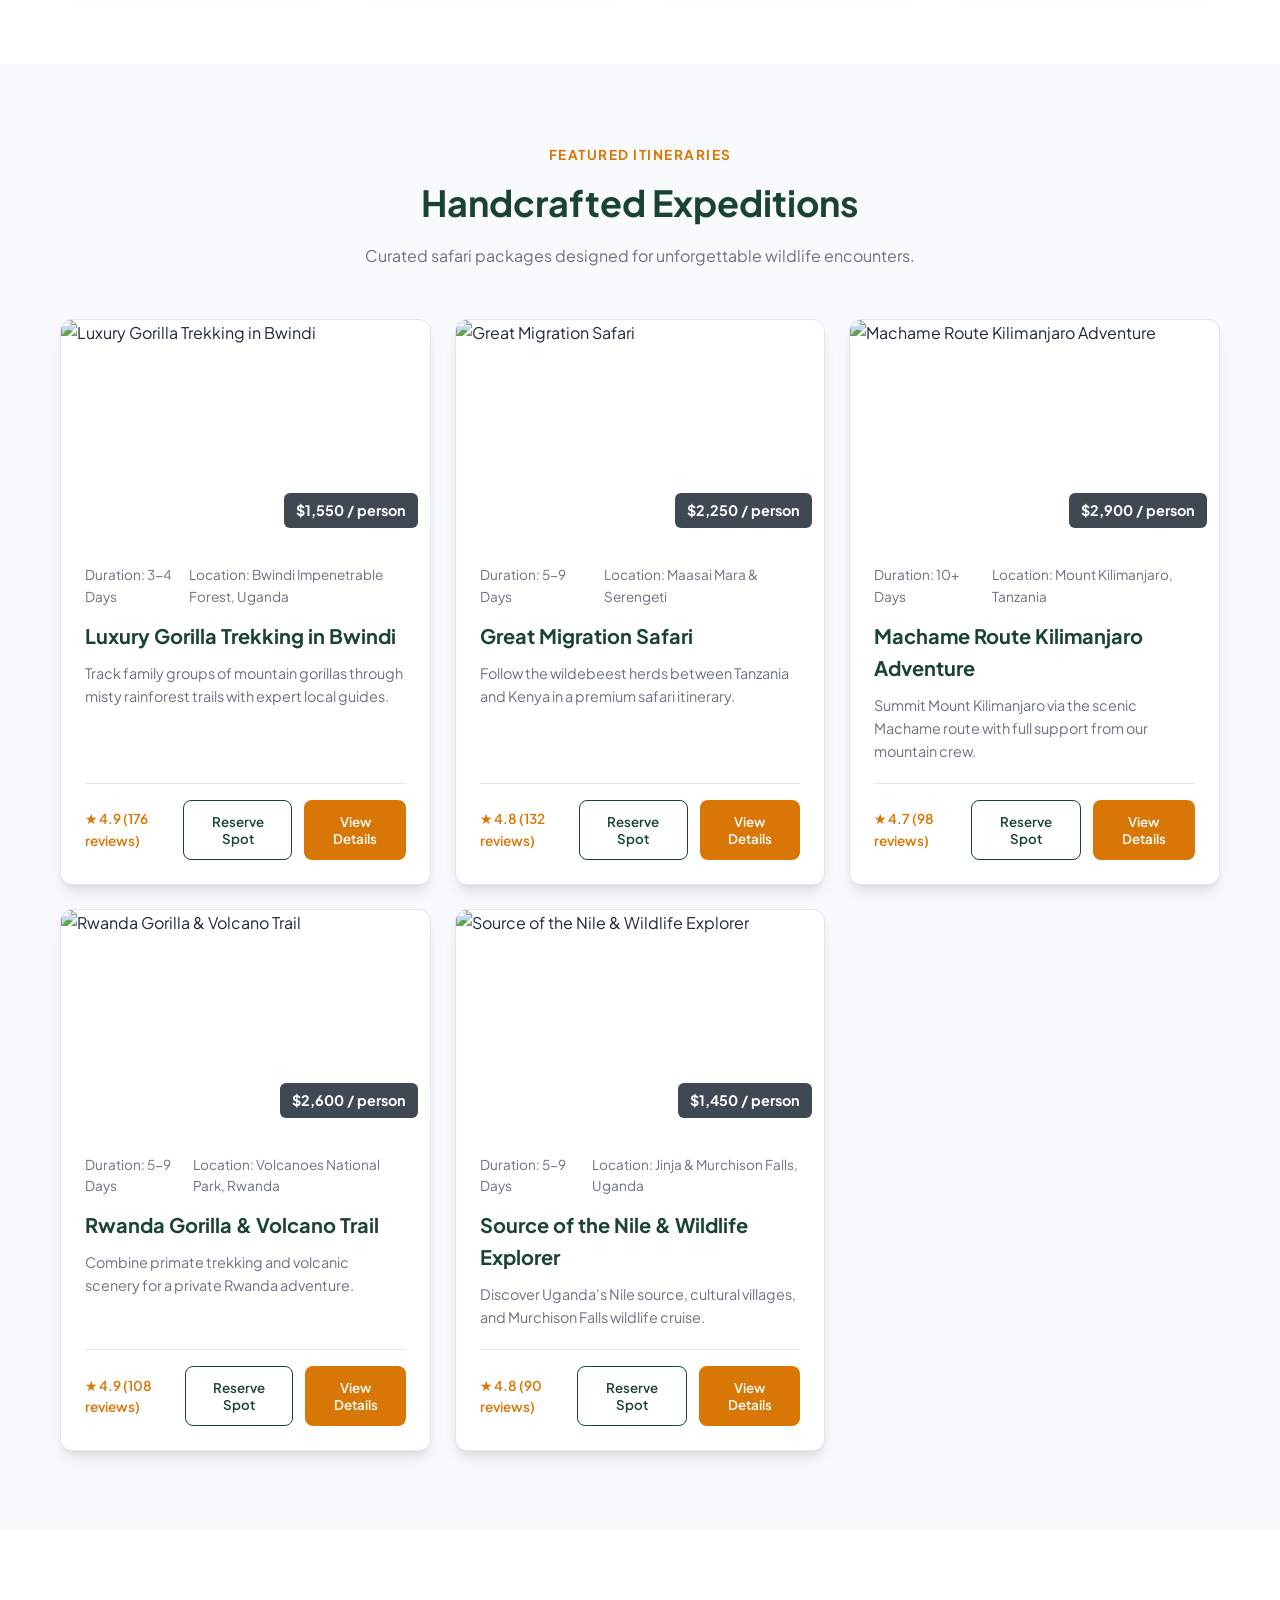
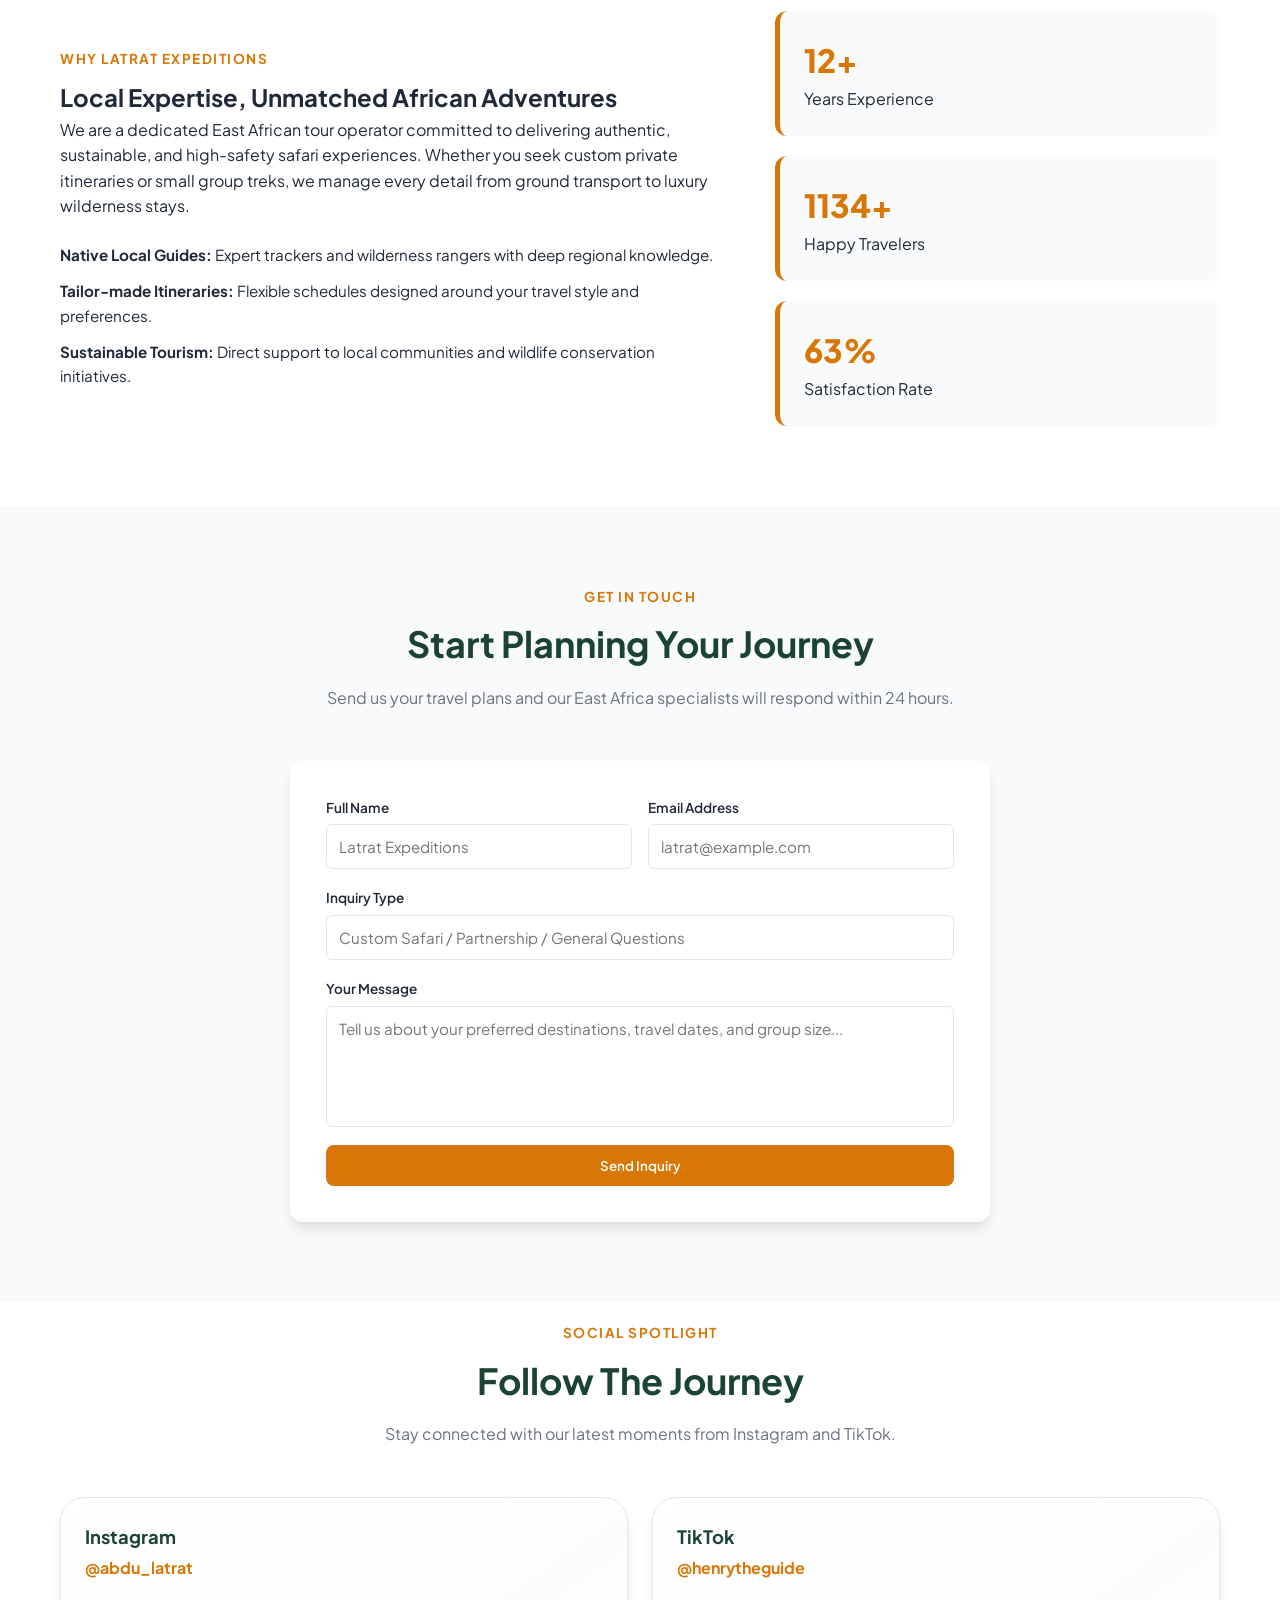
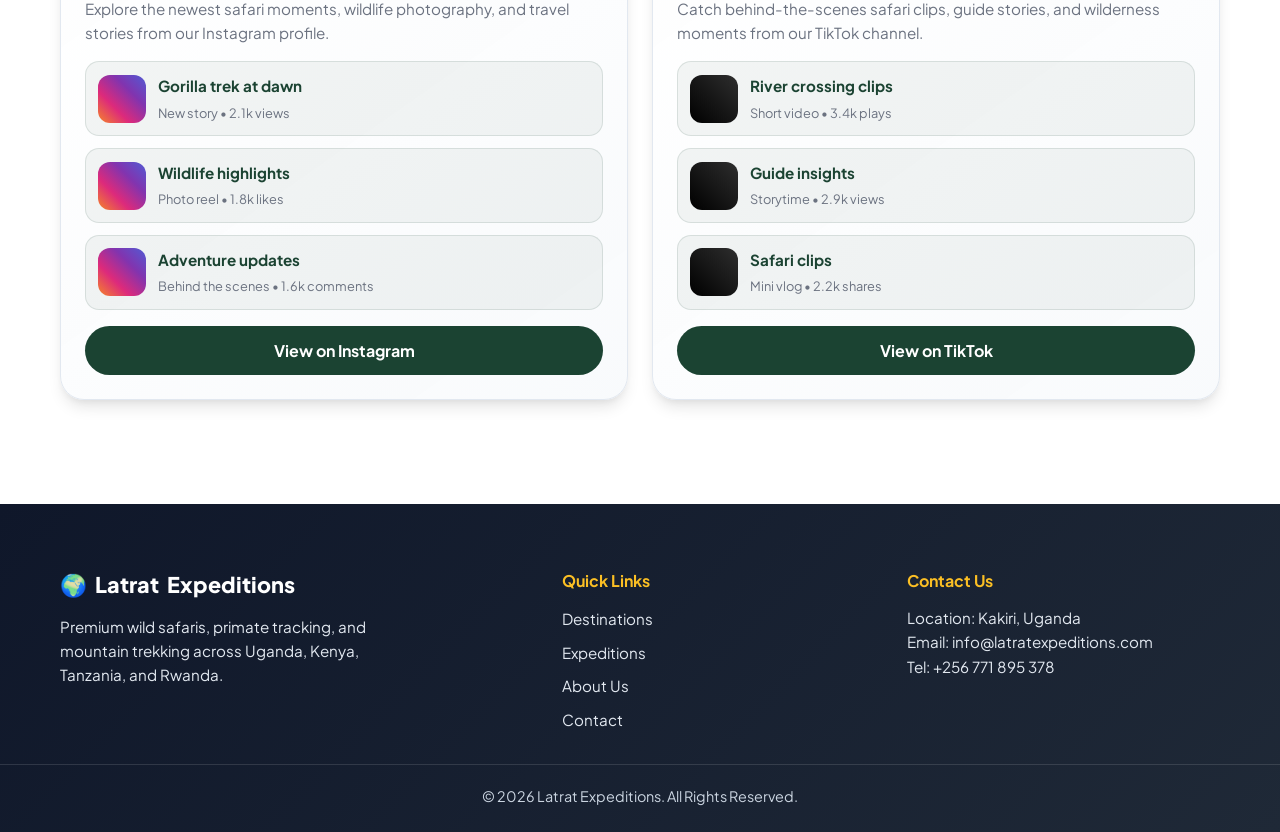
==== commit 094b65d0: "at 5" ====
--- a/admin.html
+++ b/admin.html
@@ -99,6 +99,14 @@
                 <input type="text" id="adminPackageImage" placeholder="https://...">
               </div>
               <div class="form-group">
+                <label for="adminPackageFiles">Or upload image files (select multiple)</label>
+                <input type="file" id="adminPackageFiles" accept="image/*" multiple />
+              </div>
+              <div class="form-group">
+                <label for="adminPackageImageUrls">Additional image URLs (comma separated)</label>
+                <input type="text" id="adminPackageImageUrls" placeholder="https://..., https://..." />
+              </div>
+              <div class="form-group">
                 <label for="adminPackageSummary">Short Summary</label>
                 <textarea id="adminPackageSummary" rows="3" required></textarea>
               </div>
@@ -157,6 +165,11 @@
         });
       }
     });
+    // If this load was a page reload, redirect to home
+    try {
+      const nav = performance.getEntriesByType('navigation')[0];
+      if (nav && nav.type === 'reload') window.location.href = 'index.html';
+    } catch(e){}
   </script>
 
   <script src="script.js"></script>
